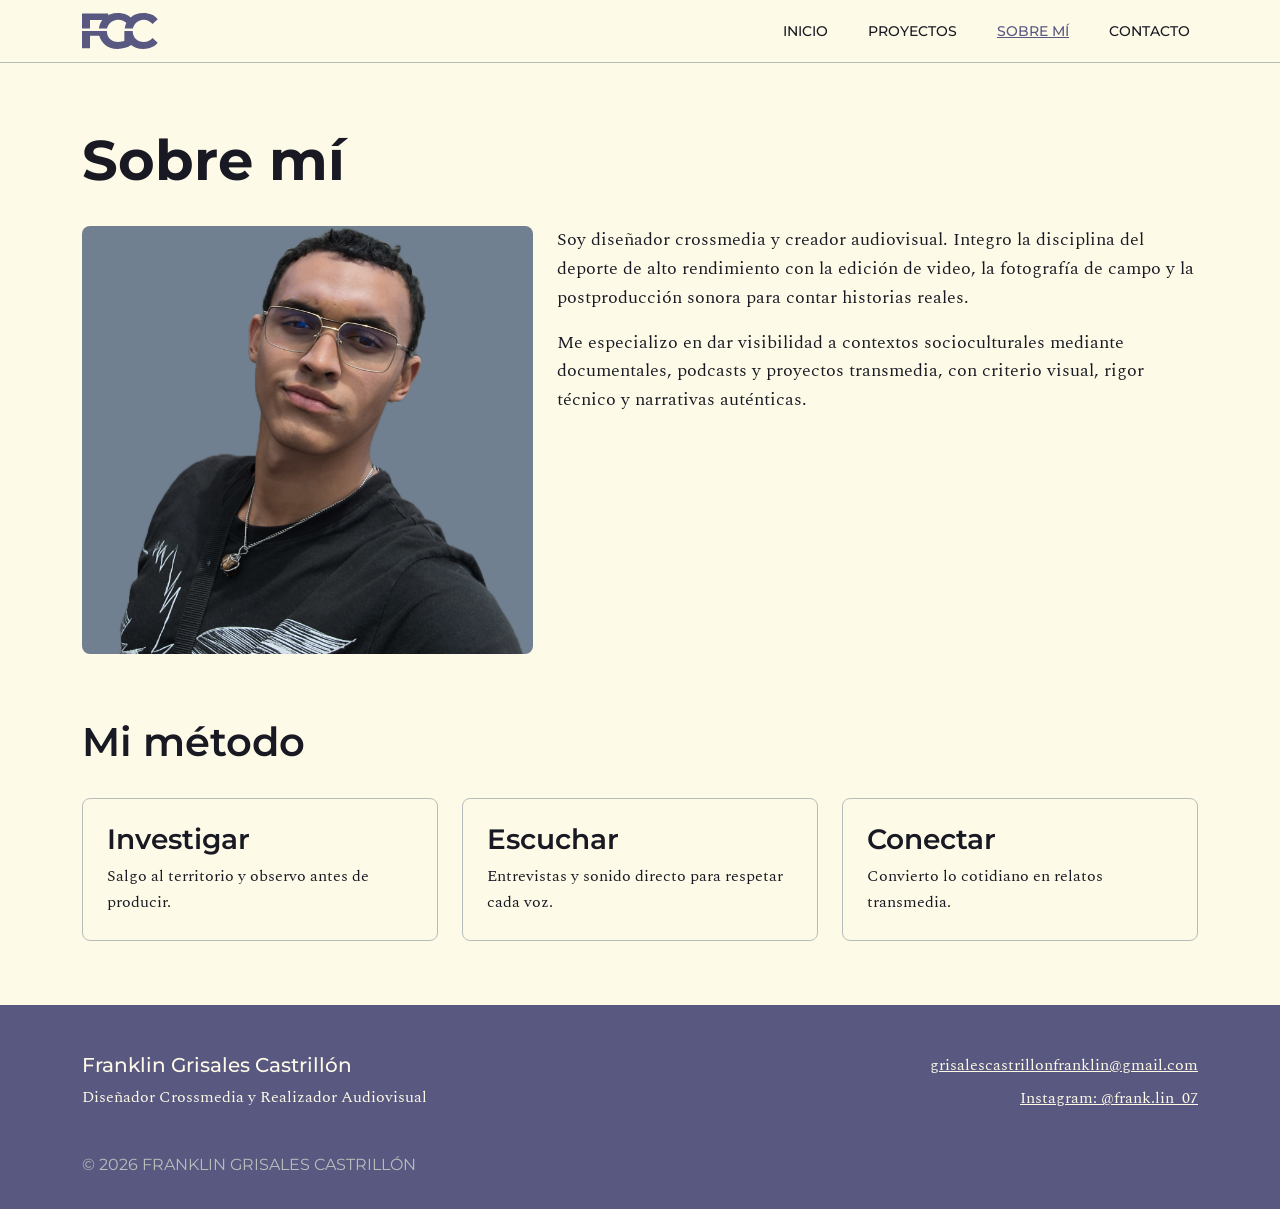
==== perfil.html @ 4daf28f8 "Cree la página Sobre mí con presentación y método" ====
<!DOCTYPE html>
<html lang="es">
<head>
    <meta charset="UTF-8">
    <meta name="viewport" content="width=device-width, initial-scale=1">
    <title>Sobre mí y contacto | Franklin Grisales Castrillón</title>
    <meta name="description" content="Conoce a Franklin Grisales Castrillón, diseñador crossmedia y realizador audiovisual, su método, habilidades y datos de contacto.">

    <link rel="preconnect" href="https://fonts.googleapis.com">
    <link rel="preconnect" href="https://fonts.gstatic.com" crossorigin>
    <link href="https://fonts.googleapis.com/css2?family=Montserrat:wght@500;600;700&family=Spectral:wght@400;500&display=swap" rel="stylesheet">
    <link href="https://cdn.jsdelivr.net/npm/bootstrap@5.3.3/dist/css/bootstrap.min.css" rel="stylesheet">

    <link rel="stylesheet" href="css/tokens.css">
    <link rel="stylesheet" href="css/estilos.css">
</head>
<body>

    <header class="navegacion">
    <nav class="navbar navbar-expand-md">
        <div class="container">
        <a class="navbar-brand" href="index.html">
            <img src="imgs/monograma-fgc.svg" alt="Monograma FGC" height="36">
        </a>
        <button class="navbar-toggler" type="button" data-bs-toggle="collapse"
                data-bs-target="#menuPrincipal" aria-controls="menuPrincipal"
                aria-expanded="false" aria-label="Abrir menú">
            <span class="navbar-toggler-icon"></span>
        </button>
        <div class="collapse navbar-collapse justify-content-end" id="menuPrincipal">
            <ul class="navbar-nav">
            <li class="nav-item"><a class="nav-link" href="index.html">Inicio</a></li>
            <li class="nav-item"><a class="nav-link" href="proyectos.html">Proyectos</a></li>
            <li class="nav-item"><a class="nav-link activo" href="perfil.html">Sobre mí</a></li>
            <li class="nav-item"><a class="nav-link" href="perfil.html#contacto">Contacto</a></li>
            </ul>
        </div>
        </div>
    </nav>
    </header>

    <main>

    <section class="seccion">
        <div class="container">
        <h1>Sobre mí</h1>
        <div class="row g-4 align-items-start mt-2">
            <div class="col-lg-5 text-center">
            <img src="imgs/foto-franklin.png" alt="Retrato de Franklin Grisales" class="hero-foto">
            </div>
            <div class="col-lg-7">
            <p>
                Soy diseñador crossmedia y creador audiovisual. Integro la disciplina del deporte
                de alto rendimiento con la edición de video, la fotografía de campo y la
                postproducción sonora para contar historias reales.
            </p>
            <p>
                Me especializo en dar visibilidad a contextos socioculturales mediante
                documentales, podcasts y proyectos transmedia, con criterio visual, rigor técnico
                y narrativas auténticas.
            </p>
            </div>
        </div>
        </div>
    </section>

    <section class="seccion pt-0">
        <div class="container">
        <h2>Mi método</h2>
        <div class="row g-4 mt-2">
            <div class="col-md-4">
            <div class="bloque-metodo">
                <h3>Investigar</h3>
                <p>Salgo al territorio y observo antes de producir.</p>
            </div>
            </div>
            <div class="col-md-4">
            <div class="bloque-metodo">
                <h3>Escuchar</h3>
                <p>Entrevistas y sonido directo para respetar cada voz.</p>
            </div>
            </div>
            <div class="col-md-4">
            <div class="bloque-metodo">
                <h3>Conectar</h3>
                <p>Convierto lo cotidiano en relatos transmedia.</p>
            </div>
            </div>
        </div>
        </div>
    </section>

    <!-- Aquí van habilidades y contacto -->

    </main>

    <footer class="pie">
    <div class="container">
        <div class="row">
        <div class="col-md-6">
            <h4>Franklin Grisales Castrillón</h4>
            <p>Diseñador Crossmedia y Realizador Audiovisual</p>
        </div>
        <div class="col-md-6 pie-contacto">
            <p><a href="mailto:grisalescastrillonfranklin@gmail.com">grisalescastrillonfranklin@gmail.com</a></p>
            <p><a href="https://www.instagram.com/frank.lin_07" target="_blank" rel="noopener">Instagram: @frank.lin_07</a></p>
        </div>
        </div>
        <p class="pie-copy">© 2026 Franklin Grisales Castrillón</p>
    </div>
    </footer>

    <script src="https://cdn.jsdelivr.net/npm/bootstrap@5.3.3/dist/js/bootstrap.bundle.min.js"></script>
    <script src="js/main.js"></script>
</body>
</html>
---- css/tokens.css ----
:root {
  /* Colores */
    --color-principal: #595880;
    --color-secundario: #708090;
    --color-neutro: #B8BDBB;
    --color-fondo: #FDFAE7;
    --color-texto: #191924;
    --color-exito: #4E7D6B;
    --color-error: #A94F4F;
    --color-aviso: #B8892E;
    --color-info: #4A6F8A;

  /* Tipografía */
    --fuente-titulos: 'Montserrat', sans-serif;
    --fuente-texto: 'Spectral', serif;

  /* Espaciado */
    --espacio-4: 4px;
    --espacio-8: 8px;
    --espacio-16: 16px;
    --espacio-24: 24px;
    --espacio-32: 32px;
    --espacio-48: 48px;
    --espacio-64: 64px;

  /* Bordes */
    --radio-8: 8px;
    --radio-16: 16px;
}
---- css/estilos.css ----
body {
    background-color: var(--color-fondo);
    color: var(--color-texto);
    font-family: var(--fuente-texto);
    font-size: 18px;
    line-height: 1.6;
}

h1, h2, h3, h4 {
    font-family: var(--fuente-titulos);
    color: var(--color-texto);
}

h1 { font-size: 56px; font-weight: 700; }
h2 { font-size: 40px; font-weight: 600; }
h3 { font-size: 28px; font-weight: 600; }
h4 { font-size: 20px; font-weight: 500; }

a { color: var(--color-principal); }

@media (max-width: 767px) {
    h1 { font-size: 40px; }
    h2 { font-size: 32px; }
    h3 { font-size: 24px; }
}

/* Navegación*/
.navegacion {
    background-color: var(--color-fondo);
    border-bottom: 1px solid var(--color-neutro);
}

.navegacion .nav-link {
    font-family: var(--fuente-titulos);
    font-size: 14px;
    font-weight: 500;
    text-transform: uppercase;
    color: var(--color-texto);
    margin-left: var(--espacio-24);
}

.navegacion .nav-link:hover {
    color: var(--color-principal);
}

.navegacion .nav-link.activo {
    color: var(--color-principal);
    text-decoration: underline;
}

/* Hero (Inicio) */
.hero {
    padding: var(--espacio-64) 0;
}

.hero-texto {
    color: var(--color-texto);
    max-width: 640px;
    margin: var(--espacio-24) 0 var(--espacio-32);
}

.hero-foto {
    max-width: 100%;
    height: auto;
    background-color: var(--color-secundario);
    border-radius: var(--radio-8);
}

/* Botón primario */
.boton-primario {
    background-color: var(--color-principal);
    color: var(--color-fondo);
    font-family: var(--fuente-titulos);
    font-size: 14px;
    font-weight: 500;
    text-transform: uppercase;
    padding: var(--espacio-12, 12px) var(--espacio-24);
    border-radius: var(--radio-8);
    border: none;
}

.boton-primario:hover {
    background-color: var(--color-texto);
    color: var(--color-fondo);
}

@media (max-width: 991px) {
    .hero {
    padding: var(--espacio-32) 0;
    }

    .hero .btn {
    margin-bottom: var(--espacio-48);
    } 
}

/* Secciones */
.seccion {
    padding: var(--espacio-64) 0;
}

/* Tarjeta de proyecto*/
.tarjeta-proyecto {
    background-color: var(--color-fondo);
    border: 1px solid var(--color-neutro);
    border-radius: var(--radio-8);
    overflow: hidden;
    height: 100%;
}

.tarjeta-imagen {
    height: 220px;
    background-color: var(--color-secundario);
}

.tarjeta-cuerpo {
    padding: var(--espacio-24);
}

.tarjeta-categoria {
    font-family: var(--fuente-titulos);
    font-size: 14px;
    font-weight: 500;
    text-transform: uppercase;
    color: var(--color-principal);
}

.tarjeta-cuerpo h3 {
    margin: var(--espacio-8) 0;
}

.tarjeta-cuerpo p {
    font-size: 16px;
    color: var(--color-secundario);
}

.enlace-caso {
    font-family: var(--fuente-titulos);
    font-size: 14px;
    font-weight: 500;
    text-transform: uppercase;
    text-decoration: none;
}

.enlace-caso:hover {
    text-decoration: underline;
}

/* Botón secundario (átomo) */
.boton-secundario {
    background-color: transparent;
    color: var(--color-principal);
    border: 1px solid var(--color-principal);
    font-family: var(--fuente-titulos);
    font-size: 14px;
    font-weight: 500;
    text-transform: uppercase;
    padding: 12px var(--espacio-24);
    border-radius: var(--radio-8);
}

.boton-secundario:hover {
    background-color: var(--color-principal);
    color: var(--color-fondo);
}

/* Llamado a contacto */
.llamado p {
    color: var(--color-texto);
    margin-bottom: var(--espacio-24);
}

/* Footer (organismo) */
.pie {
    background-color: var(--color-principal);
    color: var(--color-fondo);
    padding: var(--espacio-48) 0 var(--espacio-24);
}

.pie h4 {
    color: var(--color-fondo);
}

.pie p {
    font-size: 16px;
    margin-bottom: var(--espacio-8);
}

.pie a {
    color: var(--color-fondo);
}

.pie-contacto {
    text-align: right;
}

.pie-copy {
    margin-top: var(--espacio-32);
    font-family: var(--fuente-titulos);
    font-size: 14px;
    text-transform: uppercase;
    color: var(--color-neutro);
}

@media (max-width: 767px) {
    .pie-contacto {
    text-align: left;
    margin-top: var(--espacio-24);
    }
}

/*Proyectos*/
/* Caso de estudio */
.intro {
    max-width: 640px;
    margin-bottom: var(--espacio-32);
}

.caso {
    padding: var(--espacio-48) 0;
    border-bottom: 1px solid var(--color-neutro);
}

.caso:last-child {
    border-bottom: none;
}

.caso-imagen {
    height: 360px;
    background-color: var(--color-secundario);
    border-radius: var(--radio-8);
}

.caso p {
    font-size: 16px;
    margin-bottom: var(--espacio-16);
}

/* Bloque de método (molécula) */
.bloque-metodo {
    background-color: var(--color-fondo);
    border: 1px solid var(--color-neutro);
    border-radius: var(--radio-8);
    padding: var(--espacio-24);
    height: 100%;
}

.bloque-metodo p {
    font-size: 16px;
    margin-bottom: 0;
}
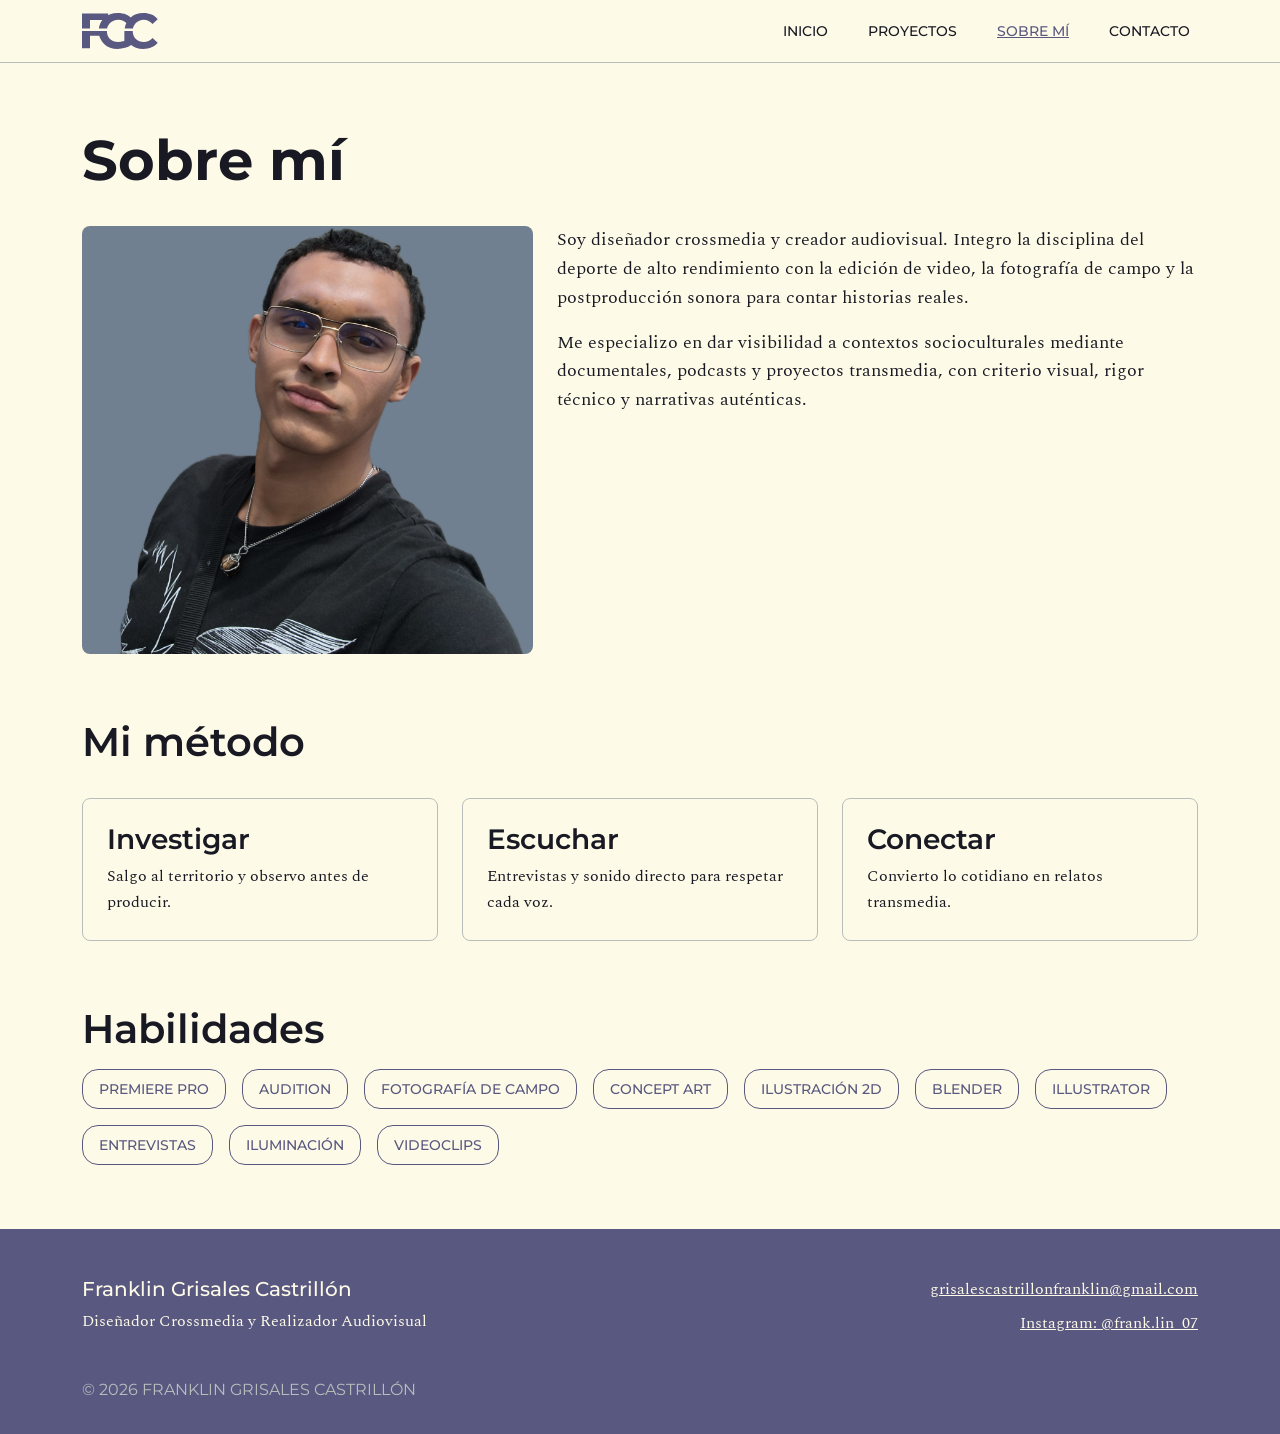
==== commit 3569f57a: "Añadi la sección de habilidades con chips reutilizables" ====
--- a/perfil.html
+++ b/perfil.html
@@ -90,7 +90,25 @@
         </div>
     </section>
 
-    <!-- Aquí van habilidades y contacto -->
+    <section class="seccion pt-0">
+        <div class="container">
+        <h2>Habilidades</h2>
+        <ul class="lista-chips mt-3">
+            <li class="chip">Premiere Pro</li>
+            <li class="chip">Audition</li>
+            <li class="chip">Fotografía de campo</li>
+            <li class="chip">Concept art</li>
+            <li class="chip">Ilustración 2D</li>
+            <li class="chip">Blender</li>
+            <li class="chip">Illustrator</li>
+            <li class="chip">Entrevistas</li>
+            <li class="chip">Iluminación</li>
+            <li class="chip">Videoclips</li>
+        </ul>
+        </div>
+    </section>
+
+    <!-- Aquí va el contacto -->
 
     </main>
 
--- a/css/estilos.css
+++ b/css/estilos.css
@@ -248,4 +248,26 @@
 .bloque-metodo p {
     font-size: 16px;
     margin-bottom: 0;
+}
+
+/* Chip de habilidad*/
+.lista-chips {
+    list-style: none;
+    padding: 0;
+    margin: 0;
+    display: flex;
+    flex-wrap: wrap;
+    gap: var(--espacio-16);
+}
+
+.chip {
+    font-family: var(--fuente-titulos);
+    font-size: 14px;
+    font-weight: 500;
+    text-transform: uppercase;
+    color: var(--color-principal);
+    background-color: var(--color-fondo);
+    border: 1px solid var(--color-principal);
+    border-radius: var(--radio-16);
+    padding: var(--espacio-8) var(--espacio-16);
 }
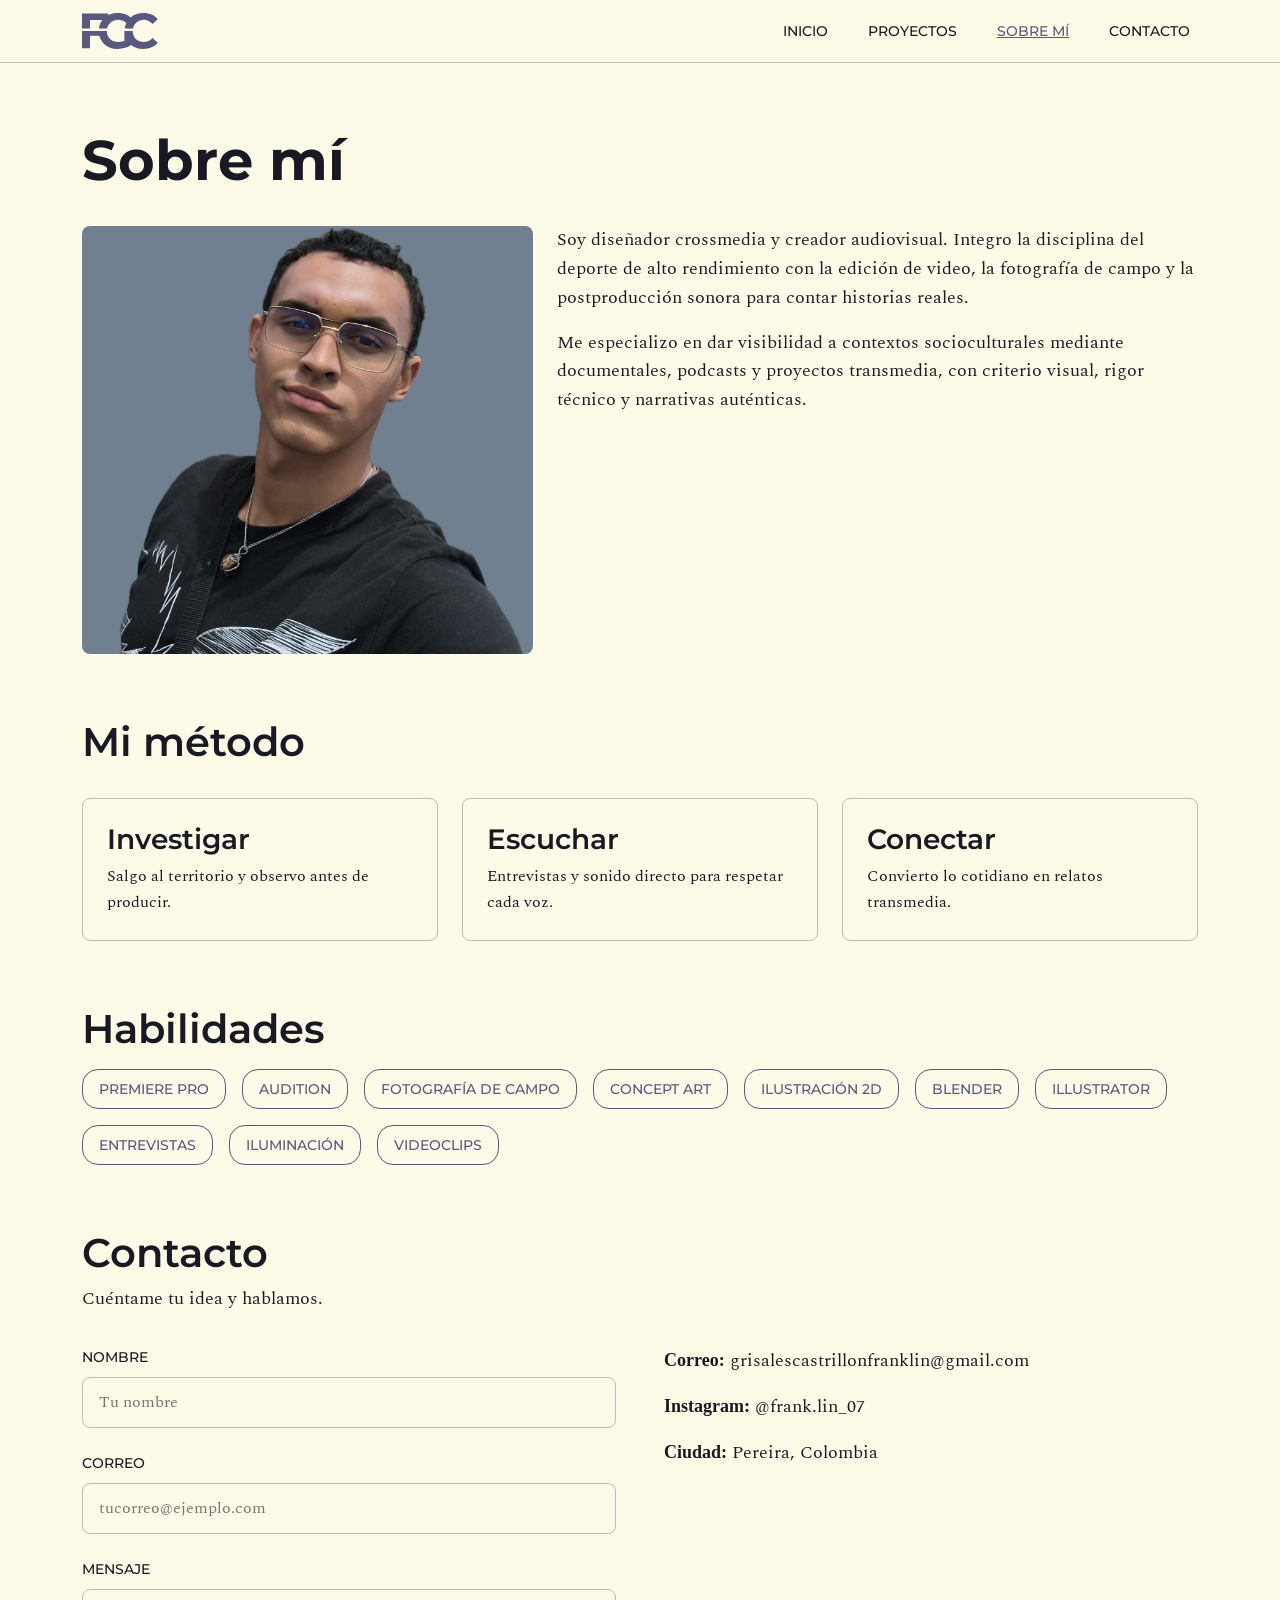
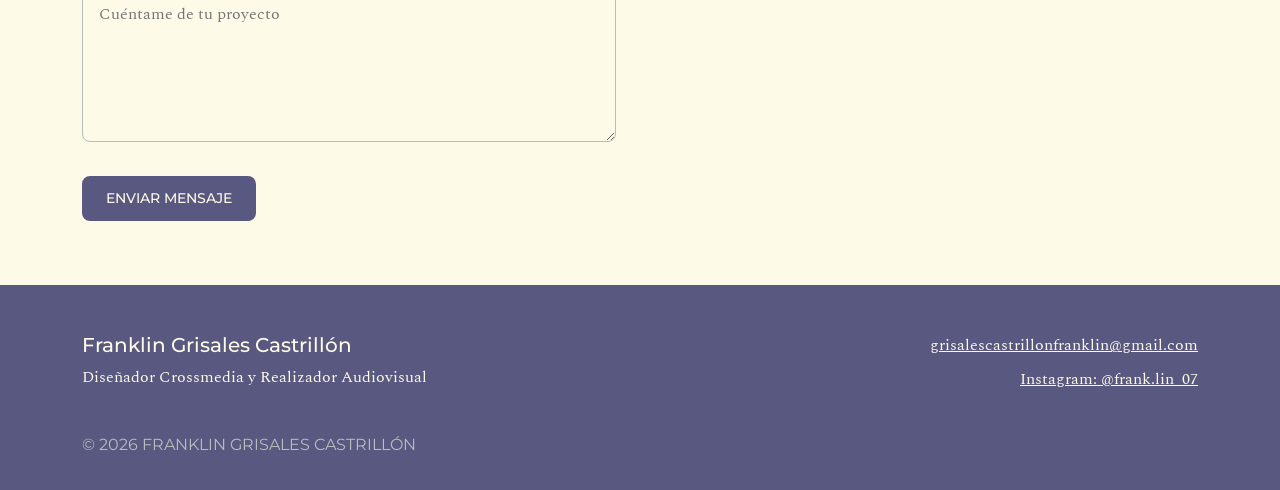
==== commit 23a7ac15: "Agregue el formulario de contacto con campos y estados visuales" ====
--- a/perfil.html
+++ b/perfil.html
@@ -108,7 +108,41 @@
         </div>
     </section>
 
-    <!-- Aquí va el contacto -->
+    <section class="seccion pt-0" id="contacto">
+        <div class="container">
+        <h2>Contacto</h2>
+        <p class="intro">Cuéntame tu idea y hablamos.</p>
+
+        <div class="row g-5">
+            <div class="col-lg-6">
+            <form id="formContacto" novalidate>
+                <div class="campo">
+                <label for="nombre">Nombre</label>
+                <input type="text" id="nombre" name="nombre" placeholder="Tu nombre">
+                <span class="mensaje-error" id="error-nombre"></span>
+                </div>
+                <div class="campo">
+                <label for="correo">Correo</label>
+                <input type="email" id="correo" name="correo" placeholder="tucorreo@ejemplo.com">
+                <span class="mensaje-error" id="error-correo"></span>
+                </div>
+                <div class="campo">
+                <label for="mensaje">Mensaje</label>
+                <textarea id="mensaje" name="mensaje" rows="5" placeholder="Cuéntame de tu proyecto"></textarea>
+                <span class="mensaje-error" id="error-mensaje"></span>
+                </div>
+                <button type="submit" class="btn boton-primario">Enviar mensaje</button>
+                <p class="mensaje-exito" id="exito" hidden>Mensaje enviado. Gracias por escribirme.</p>
+            </form>
+            </div>
+            <div class="col-lg-6">
+            <p><strong>Correo:</strong> grisalescastrillonfranklin@gmail.com</p>
+            <p><strong>Instagram:</strong> @frank.lin_07</p>
+            <p><strong>Ciudad:</strong> Pereira, Colombia</p>
+            </div>
+        </div>
+        </div>
+    </section>
 
     </main>
 
--- a/css/estilos.css
+++ b/css/estilos.css
@@ -270,4 +270,54 @@
     border: 1px solid var(--color-principal);
     border-radius: var(--radio-16);
     padding: var(--espacio-8) var(--espacio-16);
+}
+
+/* Formulario */
+.campo {
+    margin-bottom: var(--espacio-24);
+}
+
+.campo label {
+    display: block;
+    font-family: var(--fuente-titulos);
+    font-size: 14px;
+    font-weight: 500;
+    text-transform: uppercase;
+    margin-bottom: var(--espacio-8);
+}
+
+.campo input,
+.campo textarea {
+    width: 100%;
+    background-color: var(--color-fondo);
+    border: 1px solid var(--color-neutro);
+    border-radius: var(--radio-8);
+    padding: 12px var(--espacio-16);
+    font-family: var(--fuente-texto);
+    font-size: 16px;
+    color: var(--color-texto);
+}
+
+.campo input:focus,
+.campo textarea:focus {
+    outline: 2px solid var(--color-info);
+    outline-offset: 1px;
+}
+
+/* Estados del campo */
+.campo.con-error input,
+.campo.con-error textarea {
+    border-color: var(--color-error);
+}
+
+.mensaje-error {
+    display: block;
+    font-size: 16px;
+    color: var(--color-error);
+    margin-top: var(--espacio-8);
+}
+
+.mensaje-exito {
+    margin-top: var(--espacio-16);
+    color: var(--color-exito);
 }
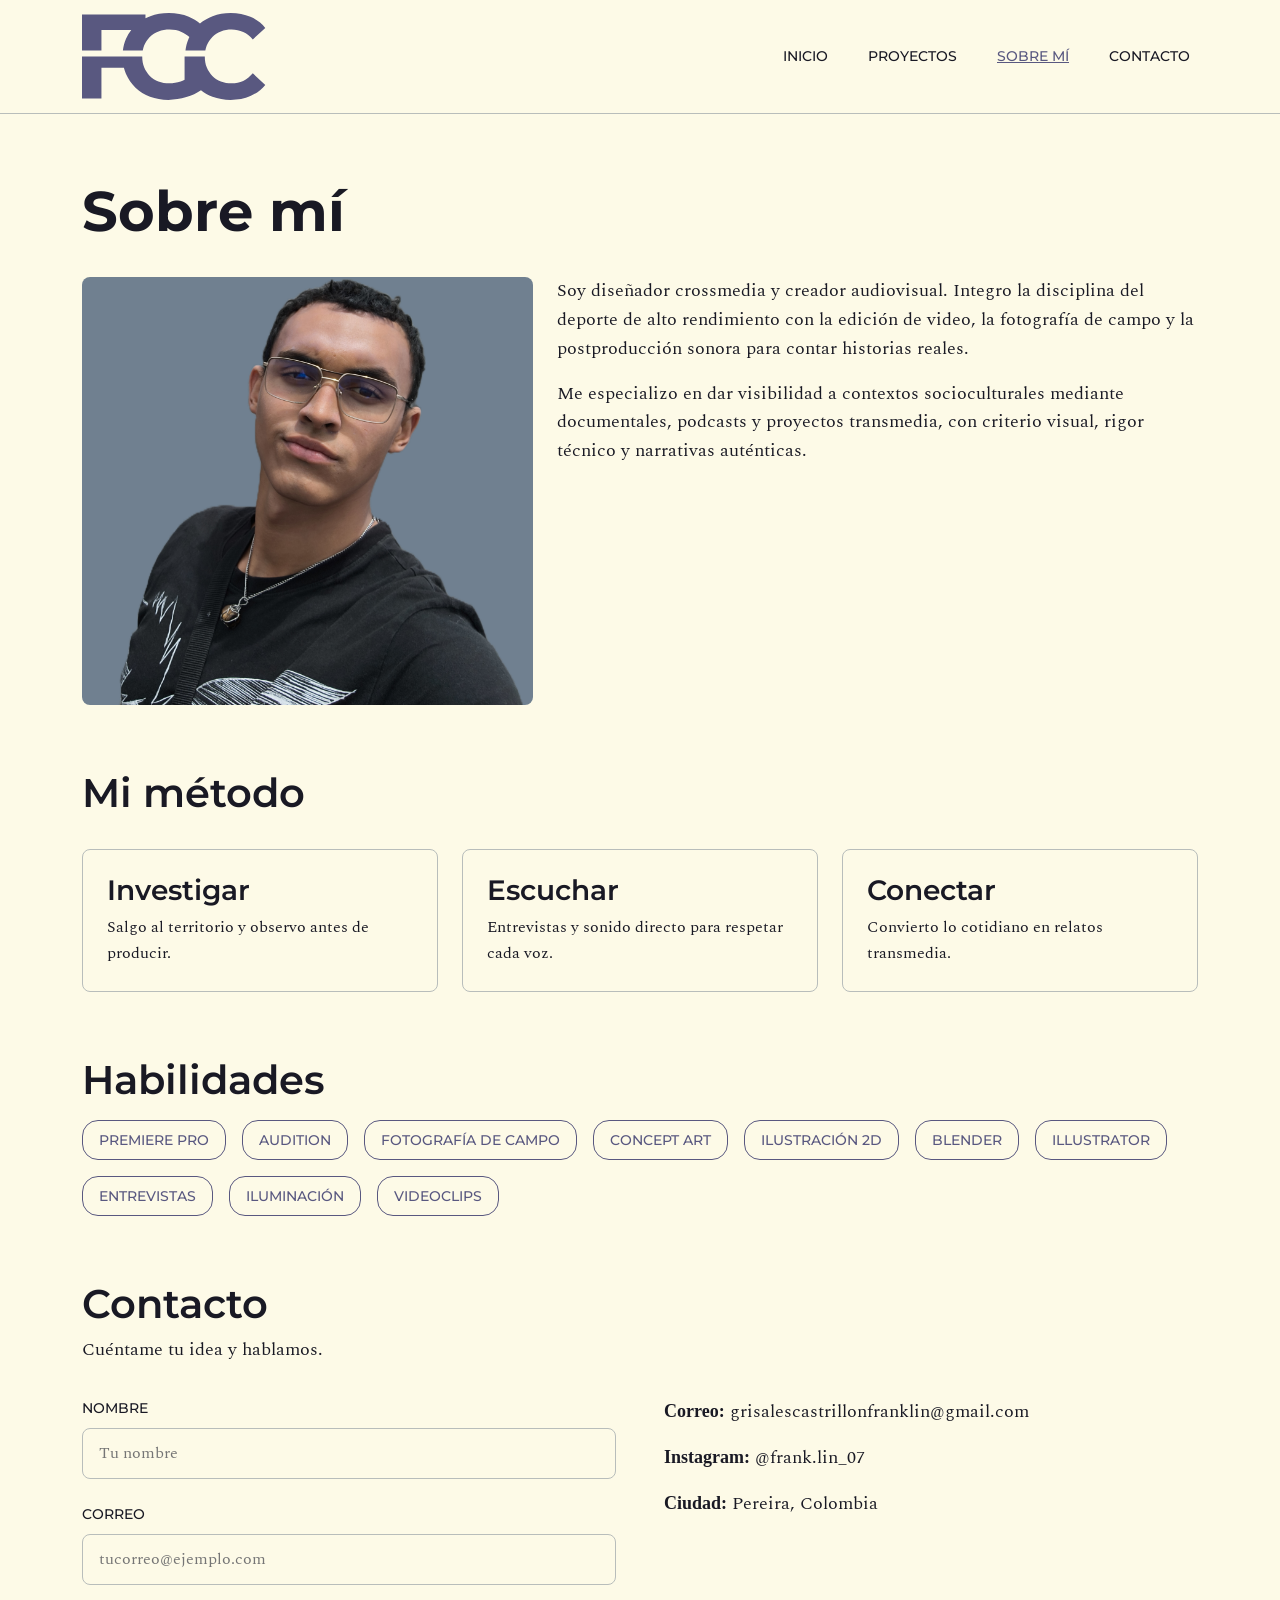
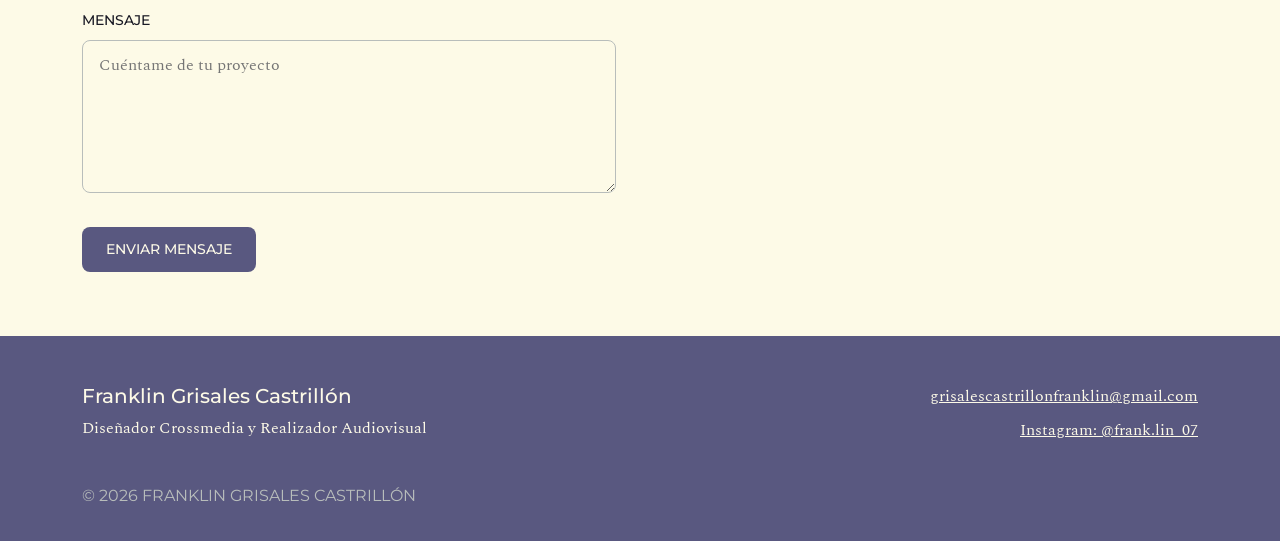
==== commit e62d05d0: "Mejora  del responsive en tableta y agregue accesibilidad básica" ====
--- a/perfil.html
+++ b/perfil.html
@@ -15,6 +15,7 @@
     <link rel="stylesheet" href="css/estilos.css">
 </head>
 <body>
+    <a class="salto" href="#contenido">Saltar al contenido</a>
 
     <header class="navegacion">
     <nav class="navbar navbar-expand-md">
@@ -39,7 +40,7 @@
     </nav>
     </header>
 
-    <main>
+    <main id="contenido">
 
     <section class="seccion">
         <div class="container">
--- a/css/estilos.css
+++ b/css/estilos.css
@@ -320,4 +320,48 @@
 .mensaje-exito {
     margin-top: var(--espacio-16);
     color: var(--color-exito);
+}
+
+[hidden] {
+    display: none !important;
+}
+
+/* Accesibilidad */
+a:focus-visible,
+button:focus-visible,
+.btn:focus-visible {
+    outline: 2px solid var(--color-info);
+    outline-offset: 2px;
+}
+
+img {
+    max-width: 100%;
+    height: auto;
+}
+
+/* Tableta: 768 a 1199 px */
+@media (min-width: 768px) and (max-width: 1199px) {
+    .hero { padding: var(--espacio-48) 0; }
+    .caso-imagen { height: 300px; }
+}
+
+/* Móvil: menos de 768 px */
+@media (max-width: 767px) {
+    .seccion { padding: var(--espacio-48) 0; }
+    .caso-imagen { height: 240px; }
+    .tarjeta-imagen { height: 180px; }
+}
+
+.salto {
+    position: absolute;
+    left: -999px;
+    background: var(--color-principal);
+    color: var(--color-fondo);
+    padding: var(--espacio-8) var(--espacio-16);
+}
+
+.salto:focus {
+    left: var(--espacio-16);
+    top: var(--espacio-8);
+    z-index: 1000;
 }
